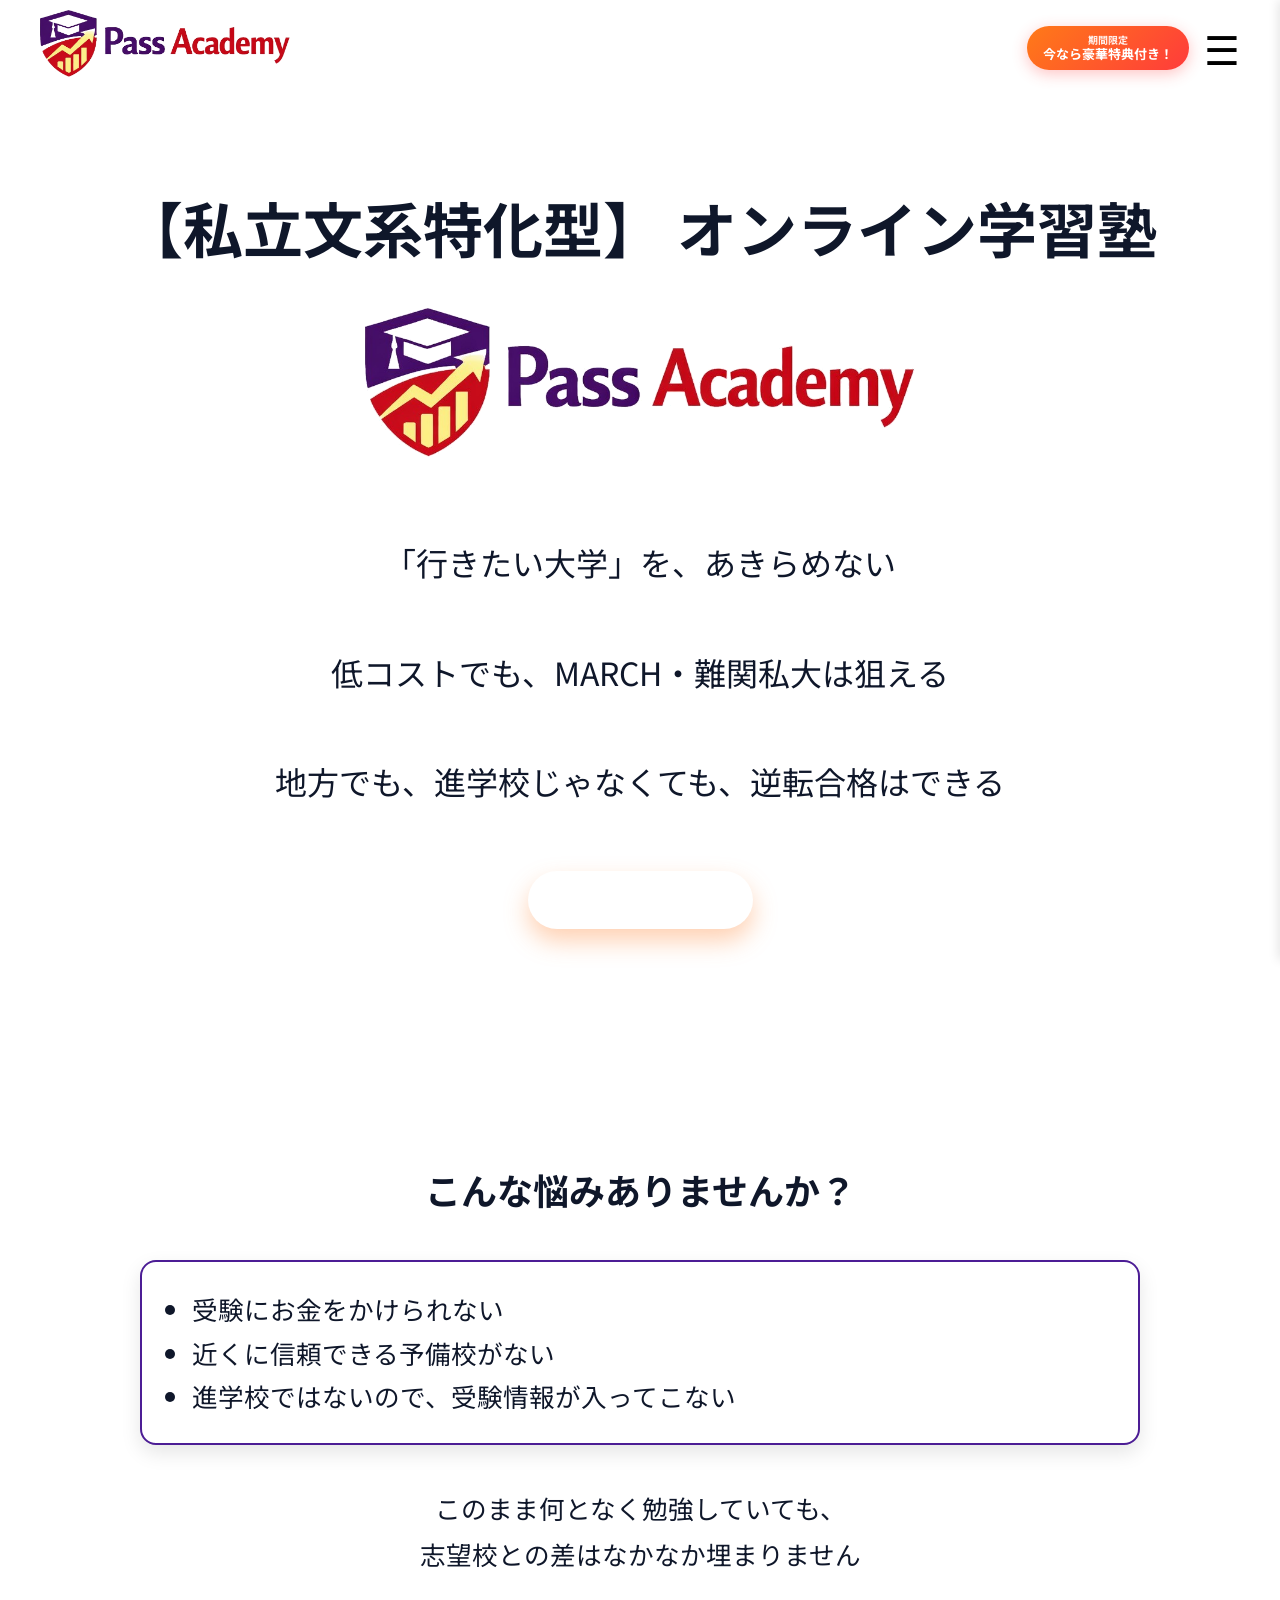
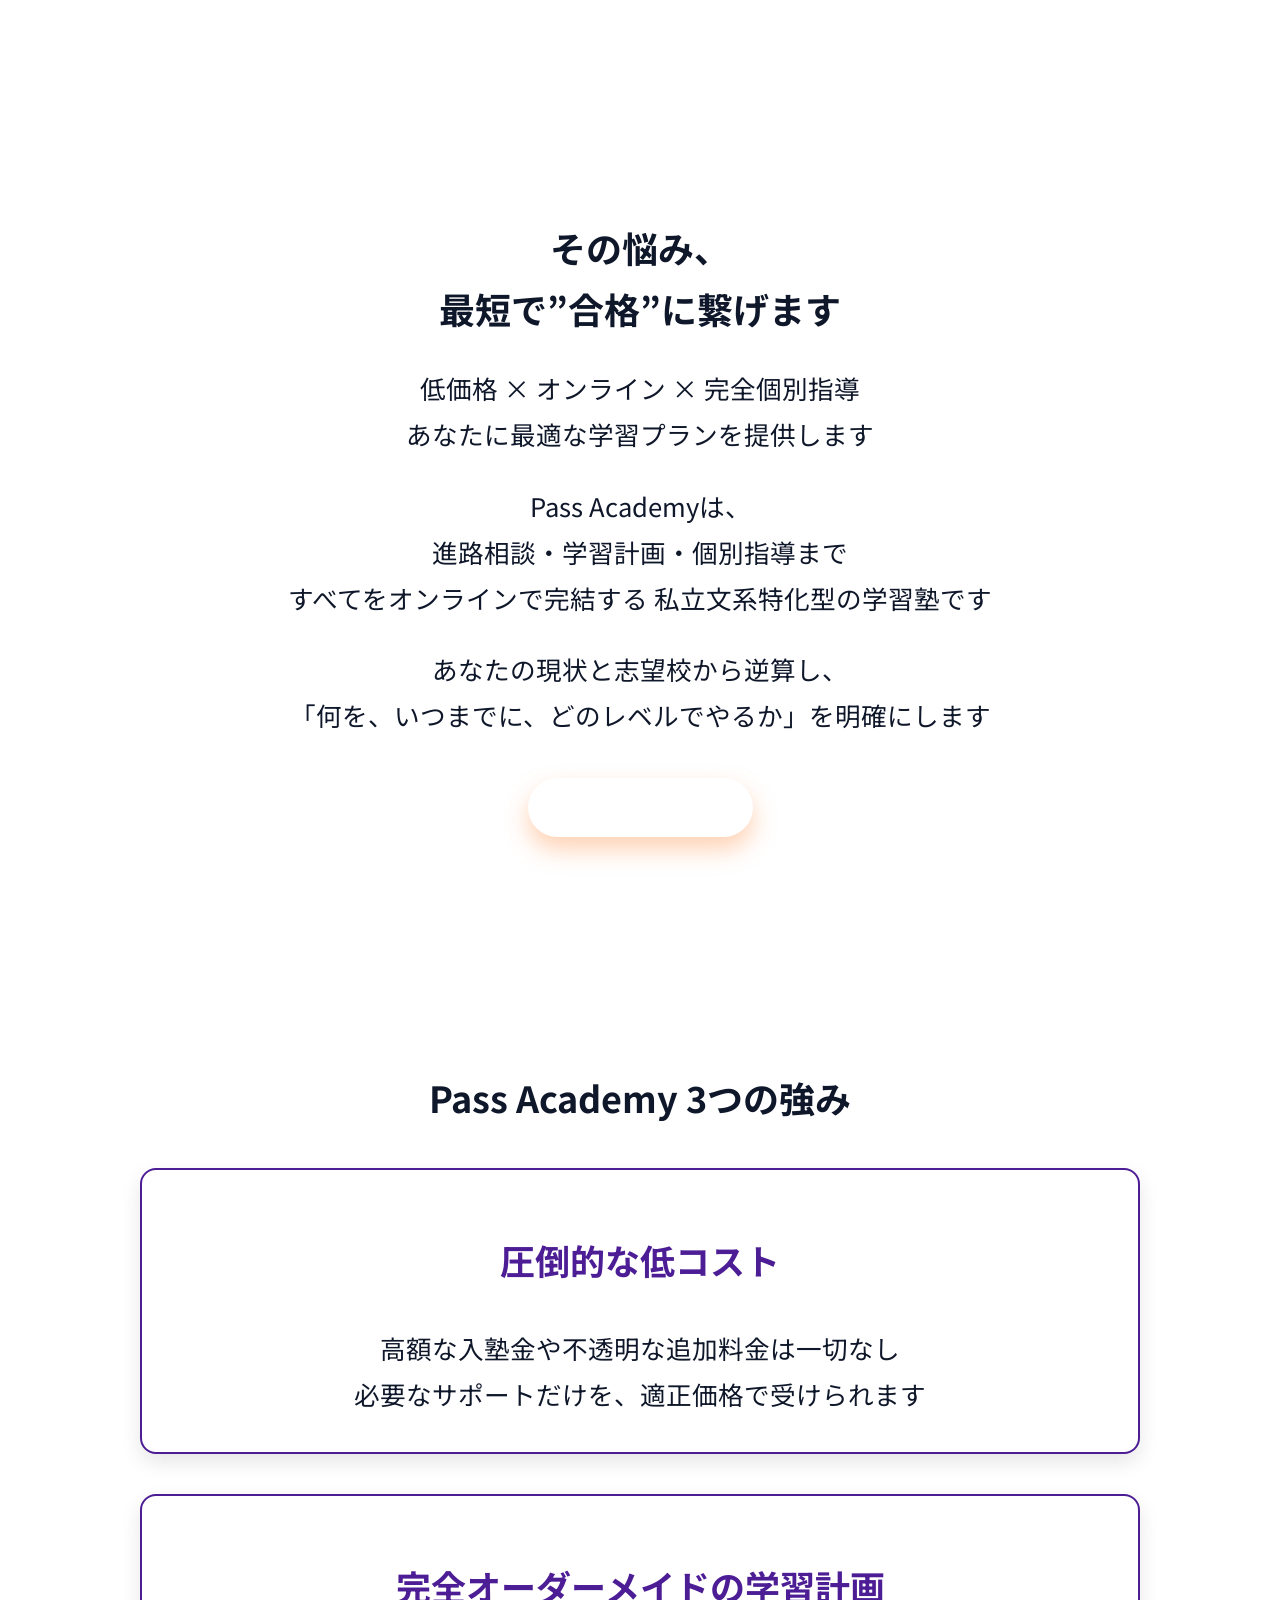
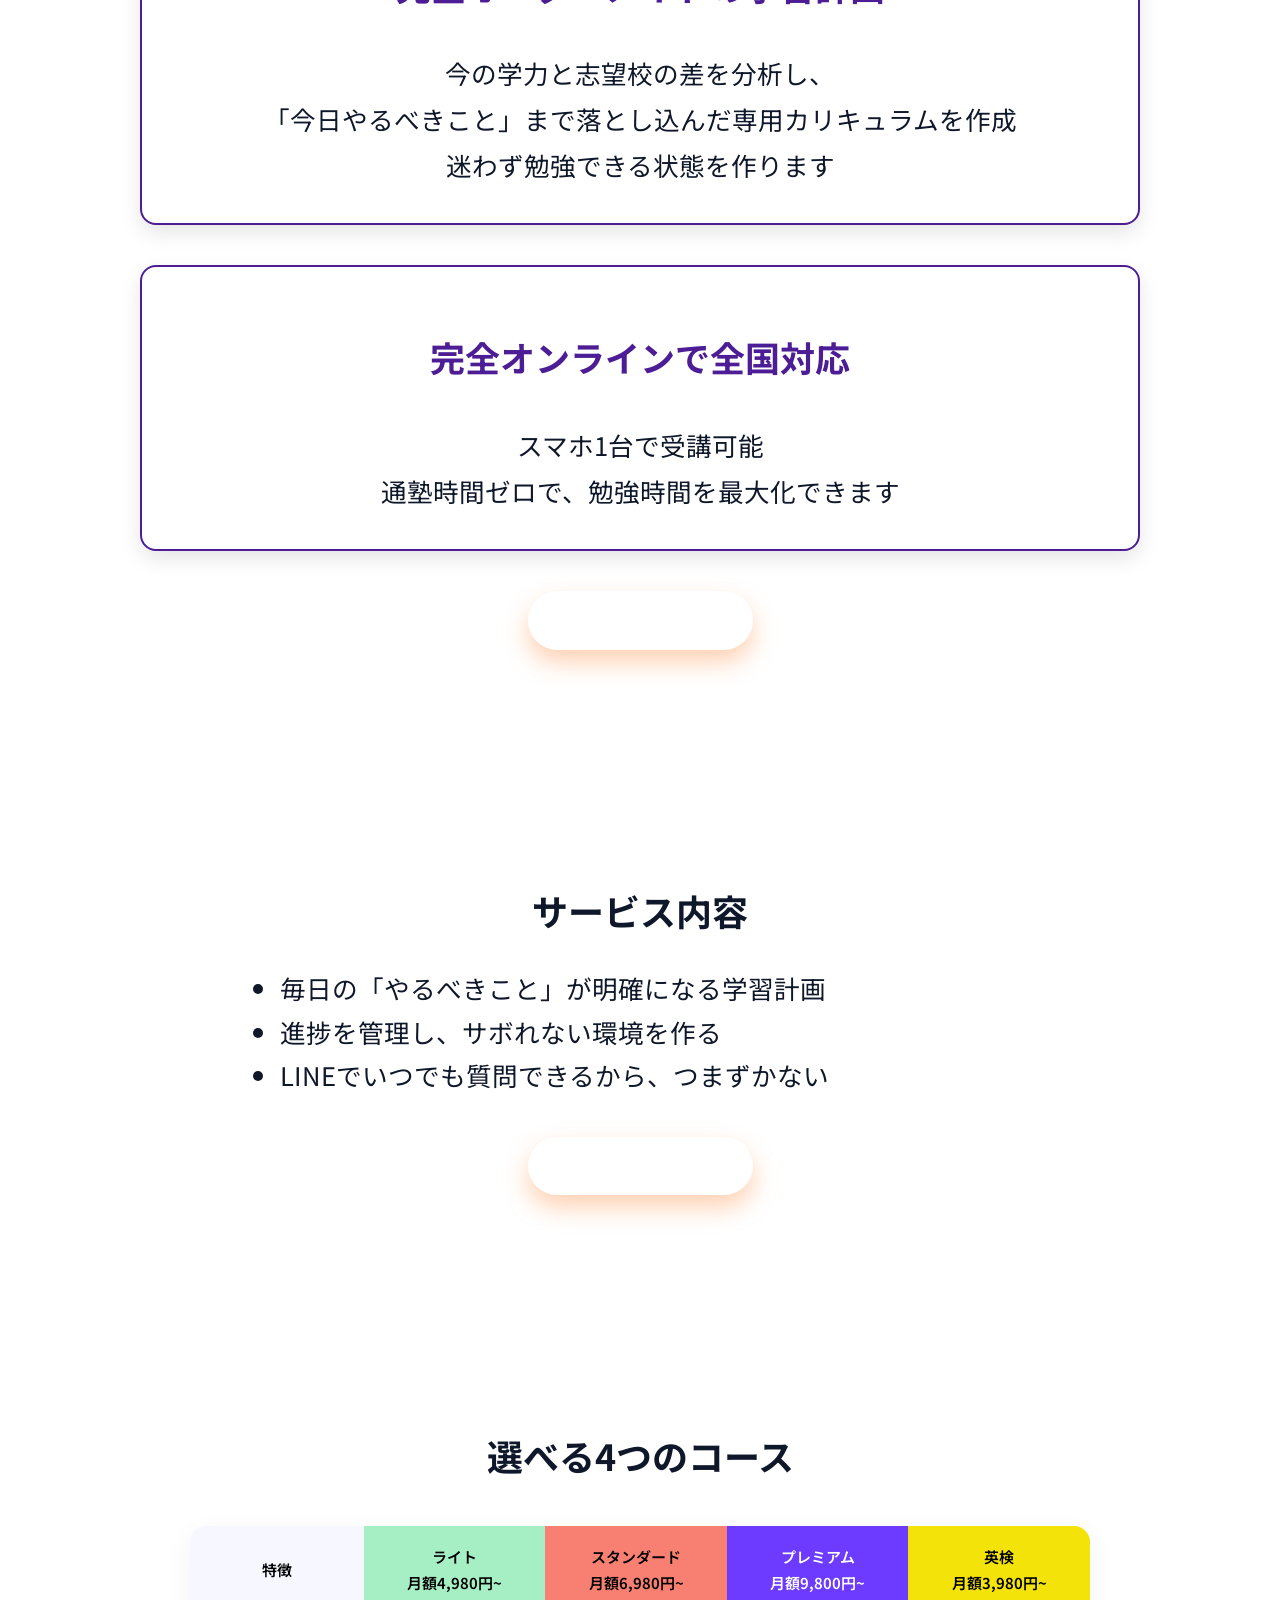
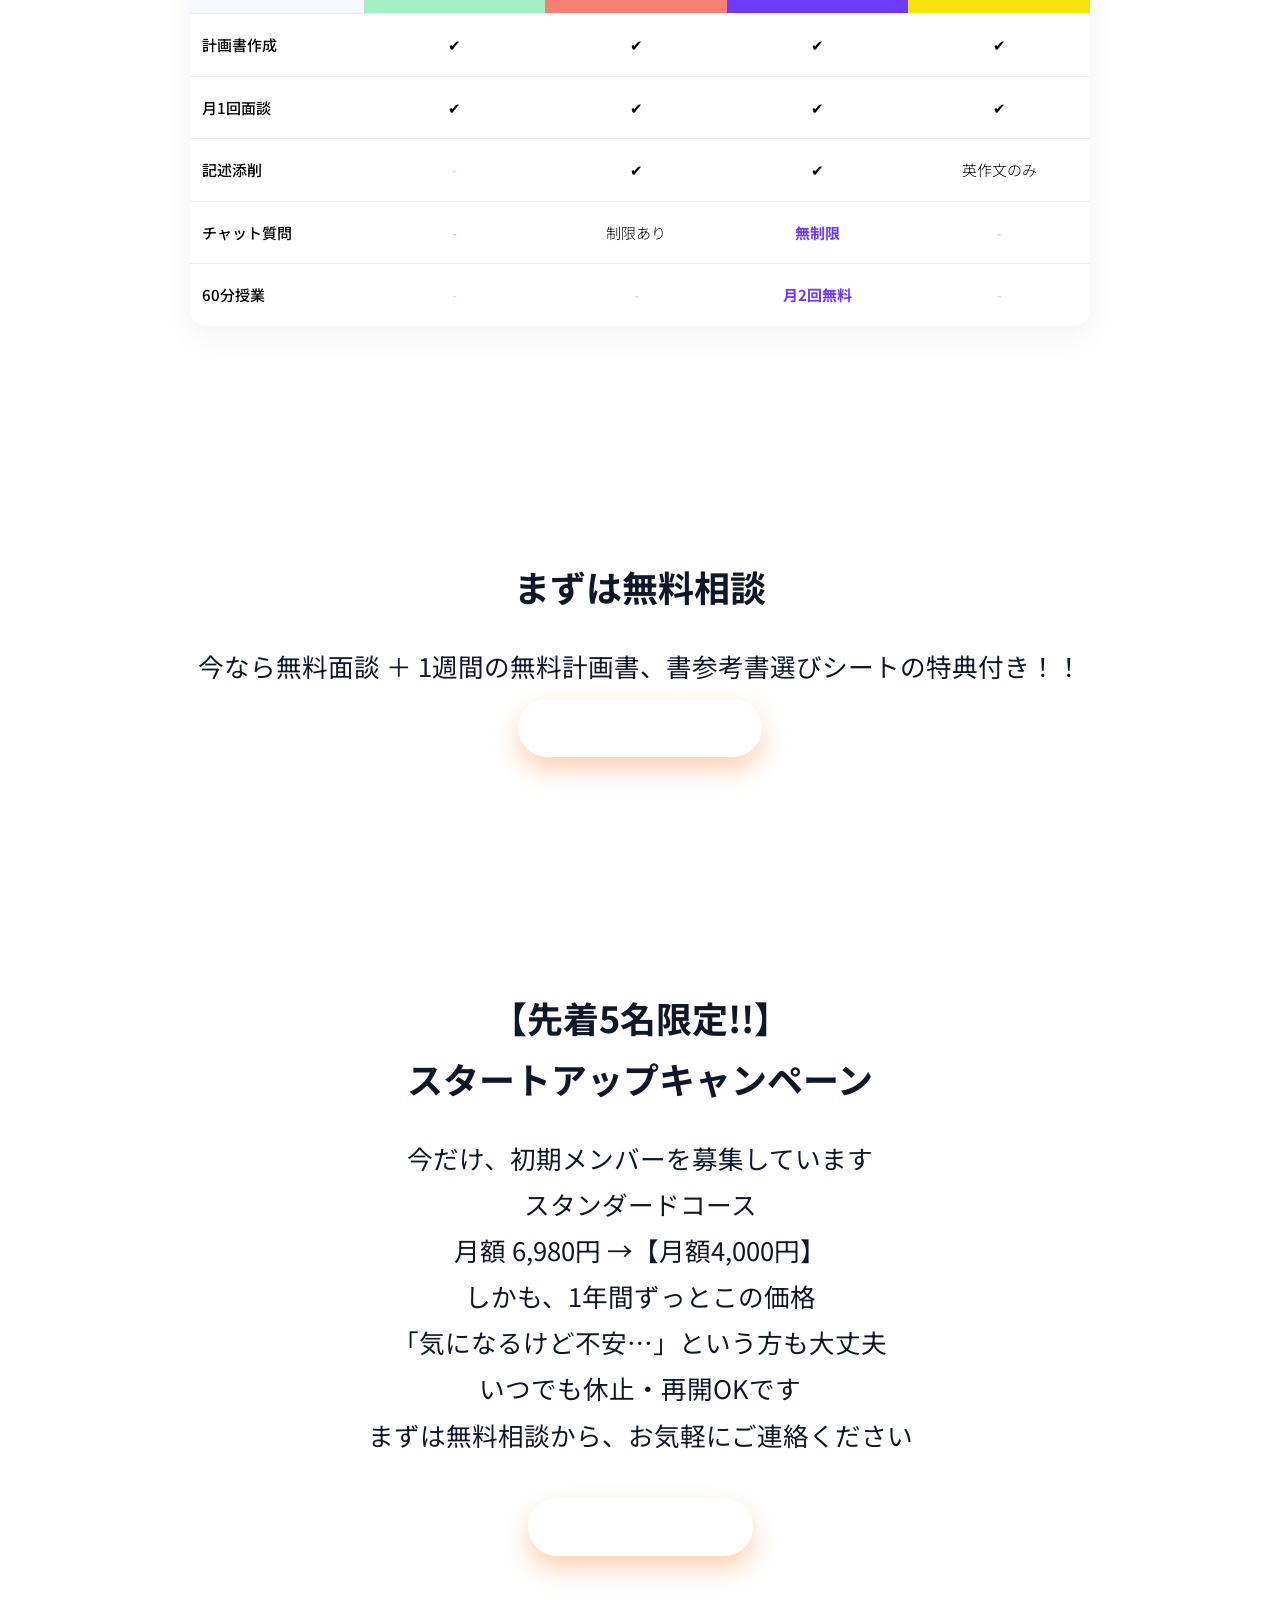
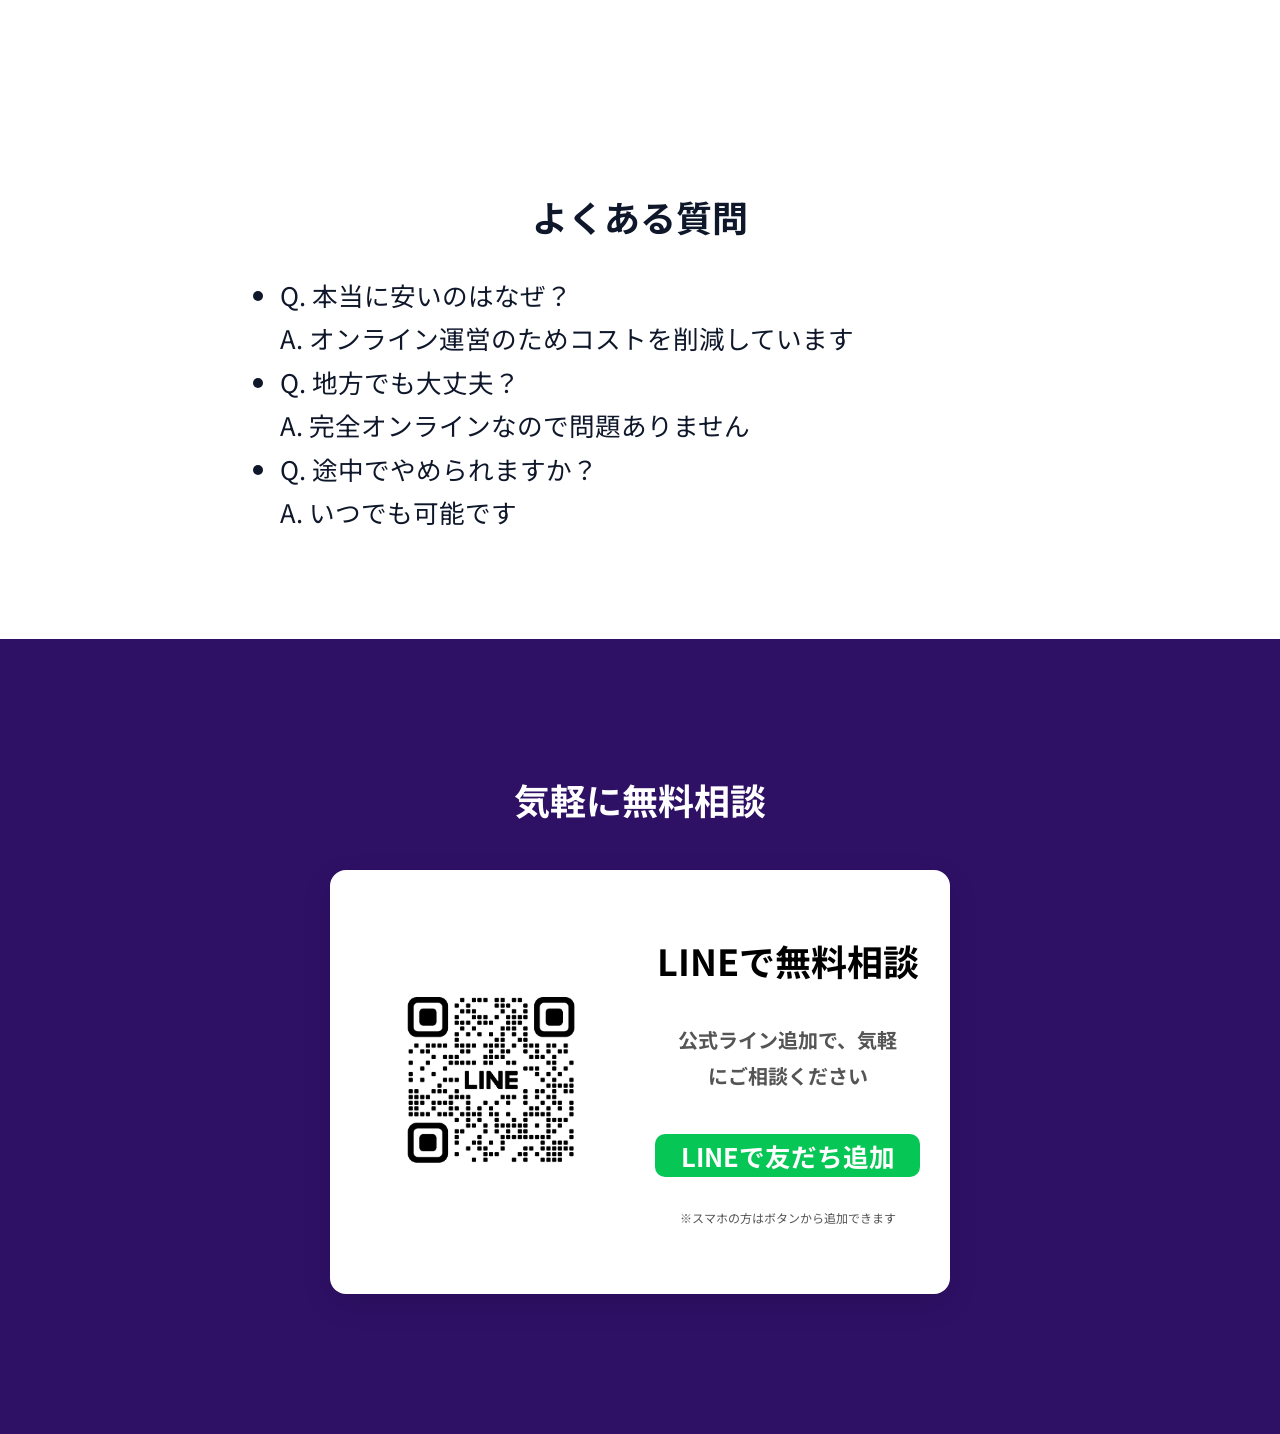
==== index.html @ d3f006f9 "first commit" ====
<!DOCTYPE html>
<html lang="jp">

<head>
    <meta charset="UTF-8">
    <meta name="viewport" content="width=device-width, initial-scale=1.0">
    <title>ホーム-Pass Academy</title>
    <link rel="stylesheet" href="style.css">
    <link href="https://fonts.googleapis.com/css2?family=Noto+Sans+JP:wght@300;400;700&display=swap" rel="stylesheet">
    <meta name="viewport" content="width=device-width, initial-scale=1.0">
</head>

<body>
    <header>
        <div class="logo">
            <a href="#">
                <img src="main_logo.jpg" alt="Pass Academy">
            </a>
        </div>

        <div class="right">
            <a href="contact.html" class="sub-cnt"><span class="small">期間限定</span>今なら豪華特典付き！</a>

            <!-- <a href="contact.html" class="cnt">無料相談</a> -->

            <div class="menu-btn" id="menuBtn">
                ☰
            </div>
        </div>
    </header>

    <!-- サイドバー -->
    <nav class="sidebar" id="sidebar">
        <div class="close-btn" id="closeBtn">
            ✕
        </div>
        <ul>
            <li><a href="index.html">ホーム</a></li>
            <li><a href="info.html">Pass Academyとは</a></li>
            <li><a href="course.html">コース/料金</a></li>
            <li><a href="contact.html">お問い合わせ</a></li>
        </ul>
    </nav>

    <div class="overlay" id="overlay"></div>


    <div class="all-fade-in">
        <section class="main">
            <section class="firstView">
                <h2>【私立文系特化型】 オンライン学習塾<br><span class="PA"><img src="main_logo.jpg" alt="Pass Academy"></span></h2>
                <p>「行きたい大学」を、あきらめない</p>
                <p>低コストでも、MARCH・難関私大は狙える</p>
                <p>地方でも、進学校じゃなくても、逆転合格はできる</p>
                <div class="cta">
                    <a href="contact.html" class="cnt">無料で相談してみる</a>
                </div>
            </section>

            <section class="prb">
                <h2>こんな悩みありませんか？</h2>
                <div class="prbEx">
                    <ul>
                        <li>受験にお金をかけられない</li>
                        <li>近くに信頼できる予備校がない</li>
                        <li>進学校ではないので、受験情報が入ってこない </li>
                    </ul>
                </div>
                <p>このまま何となく勉強していても、
                    <br>志望校との差はなかなか埋まりません
                </p>
            </section>

            <section class="sol">
                <h2>その悩み、<br>最短で”合格”に繋げます</h2>
                <p>低価格 × オンライン × 完全個別指導
                    <br>あなたに最適な学習プランを提供します
                </p>
                <p>Pass Academyは、
                    <br>進路相談・学習計画・個別指導まで
                    <br>すべてをオンラインで完結する
                    私立文系特化型の学習塾です
                </p>
                <p>あなたの現状と志望校から逆算し、
                    <br>「何を、いつまでに、どのレベルでやるか」を明確にします
                </p>
                <div class="cta">
                    <a href="contact.html" class="cnt">無料で相談してみる</a>
                </div>
            </section>

            <section class="why">
                <h2> Pass Academy 3つの強み</h2>

                <div class="ex fade-in">
                    <h3>圧倒的な低コスト </h3>
                    <p>高額な入塾金や不透明な追加料金は一切なし
                        <br> 必要なサポートだけを、適正価格で受けられます
                    </p>

                </div>

                <div class="ex fade-in">
                    <h3>完全オーダーメイドの学習計画</h3>
                    <p>今の学力と志望校の差を分析し、
                        <br>「今日やるべきこと」まで落とし込んだ専用カリキュラムを作成
                        <br>迷わず勉強できる状態を作ります
                    </p>

                </div>

                <div class="ex fade-in">
                    <h3>完全オンラインで全国対応</h3>
                    <p>スマホ1台で受講可能
                        <br> 通塾時間ゼロで、勉強時間を最大化できます
                    </p>

                </div>
                <div class="cta">
                    <a href="contact.html" class="cnt">無料で相談してみる</a>
                </div>
            </section>

            <section class="ser">
                <div class="section-inner">
                    <h2>サービス内容</h2>
                    <ul>
                        <li>毎日の「やるべきこと」が明確になる学習計画</li>
                        <li>進捗を管理し、サボれない環境を作る</li>
                        <li>LINEでいつでも質問できるから、つまずかない</li>
                    </ul>
                    <div class="cta">
                        <a href="contact.html" class="cnt">無料で相談してみる</a>
                    </div>
                </div>
            </section>

            <section class="course-table">
                <h2>選べる4つのコース</h2>

                <div class="course-wrapper">
                    <table>
                        <thead>
                            <tr>
                                <th>特徴</th>
                                <th class="light">ライト<br>月額4,980円~</th>
                                <th class="standard">スタンダード<br>月額6,980円~</th>
                                <th class="premium">プレミアム<br>月額9,800円~</th>
                                <th class="eiken">英検<br>月額3,980円~</th>
                            </tr>
                        </thead>

                        <tbody>
                            <tr>
                                <td>計画書作成</td>
                                <td>✔</td>
                                <td>✔</td>
                                <td>✔</td>
                                <td>✔</td>
                            </tr>

                            <tr>
                                <td>月1回面談</td>
                                <td>✔</td>
                                <td>✔</td>
                                <td>✔</td>
                                <td>✔</td>
                            </tr>

                            <tr>
                                <td>記述添削</td>
                                <td class="none">-</td>
                                <td>✔</td>
                                <td>✔</td>
                                <td>英作文のみ</td>
                            </tr>

                            <tr>
                                <td>チャット質問</td>
                                <td class="none">-</td>
                                <td>制限あり</td>
                                <td class="highlight">無制限</td>
                                <td class="none">-</td>
                            </tr>

                            <tr>
                                <td>60分授業</td>
                                <td class="none">-</td>
                                <td class="none">-</td>
                                <td class="highlight">月2回無料</td>
                                <td class="none">-</td>
                            </tr>
                        </tbody>
                    </table>
                </div>
            </section>
            <!-- <section class="pricing">
                <h2>選べる4つのコース</h2>

                <div class="pricing-table">

                    <div class="plan fade-in">
                        <h3>ライト</h3>
                        <p class="price">¥4,980〜</p>
                        <ul>
                            <li>オーダーメイド学習計画書</li>
                            <li>月1回の個別面談</li>
                        </ul>
                    </div>

                    <div class="plan recommended fade-in">
                        <h3>スタンダード</h3>
                        <p class="price">¥6,980〜</p>
                        <ul>
                            <li>学習計画＋月1回面談</li>
                            <li>記述問題の添削</li>
                            <li>チャット質問（制限あり）</li>
                        </ul>
                    </div>

                    <div class="plan fade-in">
                        <h3>プレミアム</h3>
                        <p class="price">¥9,800〜</p>
                        <ul>
                            <li>学習計画＋面談無制限</li>
                            <li>記述添削＋質問し放題</li>
                            <li>月2回の個別授業（60分）</li>
                        </ul>
                    </div>

                    <div class="plan fade-in">
                        <h3>英検対策</h3>
                        <p class="price">¥3,980〜</p>
                        <ul>
                            <li>英検専用カリキュラム</li>
                            <li>英作文添削＋面接対策</li>
                            <li>月1回面談</li>
                        </ul>
                    </div>

                </div>
            </section> -->

            <section class="cta">
                <h2>まずは無料相談</h2>
                <p>今なら無料面談 ＋ 1週間の無料計画書、書参考書選びシートの特典付き！！</p>
                <a href="contact.html" class="cnt">無料相談はこちらから</a>
            </section>


            <section class="campaign">
                <h2>【先着5名限定!!】<br>スタートアップキャンペーン</h2>
                <p>今だけ、初期メンバーを募集しています

                    <br> スタンダードコース
                    <br>月額 6,980円 →【月額4,000円】

                    <br>しかも、1年間ずっとこの価格

                    <br>「気になるけど不安…」という方も大丈夫
                    <br>いつでも休止・再開OKです

                    <br>まずは無料相談から、お気軽にご連絡ください
                </p>
                <div class="cta">
                    <a href="contact.html" class="cnt">無料で相談してみる</a>
                </div>
            </section>

            <section class="qa">
                <div class="section-inner">
                    <h2>よくある質問</h2>
                    <ul>
                        <li>Q. 本当に安いのはなぜ？<br> A. オンライン運営のためコストを削減しています</li>
                        <li>Q. 地方でも大丈夫？<br> A. 完全オンラインなので問題ありません</li>
                        <li>Q. 途中でやめられますか？<br> A. いつでも可能です</li>
                    </ul>
                </div>
            </section>
        </section>
    </div>

    <a href="contact.html" class="floating-btn">無料相談</a>

    <script>
        const btn = document.querySelector('.floating-btn');

        window.addEventListener('scroll', () => {
            if (window.scrollY > 300) {
                btn.style.opacity = '1';
            } else {
                btn.style.opacity = '0';
            }
        });
    </script>



    <footer>
        <section class="section-buttom">
            <div class="line-wrapper">
                <div class="buttom-cta">
                    <h2>気軽に無料相談</h2>

                    <div class="line-card">
                        <div class="line-card-body">
                            <div class="line-QR">
                                <img src="line.jpg" alt="" id="line">
                            </div>

                            <div class="line-info">
                                <h2 class="line-h2">LINEで無料相談</h2>
                                <p class="line-text">公式ライン追加で、気軽にご相談ください</p>
                                <a href="https://lin.ee/U14VeiS" class="line-button">
                                    LINEで友だち追加
                                </a>
                                <p class="line-note">
                                    ※スマホの方はボタンから追加できます
                                </p>
                            </div>
                        </div>
                    </div>
                </div>
            </div>
        </section>
        <!-- <p>© Pass Academy</p> -->
    </footer>

    <script src="app.js"></script>
</body>

</html>
---- style.css ----
body {
    margin: 0;
    font-size: 20px;
    line-height: 1.7;
    font-weight: 300;

    background: #ffffff;
    font-family:
        "Noto Sans JP",
        "Helvetica Neue",
        Arial,
        sans-serif;
    /* overflow-x: hidden; */
}

header {
    margin: 0;
    background-color: #ffffff;
    color: white;
    padding: 10px 40px;
    position: sticky;
    top: 0;
    display: flex;
    justify-content: space-between;
    align-items: center;
    z-index: 1000;
}

.logo {
    display: flex;
    align-items: center;
    gap: 12px;
    cursor: pointer;
}

.logo img {
    max-width: 250px;
    height: auto;
}

.right {
    display: flex;
    align-items: center;
    gap: 15px;
}


header .cnt {
    display: inline-block;
    padding: 5px 20px;
    border-radius: 999px;
    transition: 0.3s;
    text-decoration: none;
    margin-top: 0;
    font-size: 22px;
    background: linear-gradient(135deg, #F59E0B);
    color: white;
    font-weight: 700;
}

.sub-cnt {
    background: linear-gradient(135deg, #FF7A18, #FF3B3B);
    color: white;
    padding: 8px 16px;
    border-radius: 999px;
    font-weight: 700;
    font-size: 13px;
    text-align: center;
    line-height: 1.2;
    text-decoration: none;
    display: flex;
    flex-direction: column;
    justify-content: center;
    box-shadow: 0 4px 15px rgba(255, 59, 59, 0.3);
    transition: 0.3s;
}

.sub-cnt .small {
    font-size: 10px;
    opacity: 0.9;
}

.sub-cnt:hover {
    transform: translateY(-2px);
    box-shadow: 0 6px 20px rgba(255, 59, 59, 0.5);
}



/* サイドバー */
.menu-btn {
    font-size: 40px;
    cursor: pointer;
    color: black;
}

.close-btn {
    position: absolute;
    top: 20px;
    right: 20px;
    font-size: 40px;
    cursor: pointer;
    color: black;
}

.sidebar {
    position: fixed;
    top: 0;
    right: -350px;
    /* 最初は隠す */
    width: 350px;
    height: 100%;
    background: white;
    box-shadow: -2px 0 10px rgba(0, 0, 0, 0.1);
    transition: 0.3s;
    padding-top: 60px;
    z-index: 1001;
}

/* 開いた状態 */
.sidebar.active {
    right: 0;
}

/* メニュー */
.sidebar ul {
    list-style: none;
    padding: 0;
    font-size: 25px;
}

.sidebar li {
    padding: 15px 20px;
}

.sidebar a {
    text-decoration: none;
    color: #333;
}

/* 背景暗くするやつ */
.overlay {
    position: fixed;
    top: 0;
    left: 0;
    width: 100%;
    height: 100%;
    background: rgba(0, 0, 0, 0.3);
    opacity: 0;
    visibility: hidden;
    transition: 0.3s;
    z-index: 1000;
}

/* 表示 */
.overlay.active {
    opacity: 1;
    visibility: visible;
}


h2 {
    text-align: center;
    color: #0F172A;
    font-size: 36px;
    font-weight: 700;
    margin-bottom: 20px;
}

p {
    color: #0F172A;
    text-align: center;
    font-size: 1.6rem;
    font-weight: 400;
    line-height: 1.8;
    margin-bottom: 10px;
}

ol,
ul {
    color: #0F172A;
    font-size: 1.6rem;
    font-weight: 400;
}

ol li {
    margin-top: 80px;
}

.main .info-main .course-main {
    margin: 0 auto;
    padding: 0 20px;
}

.main section {
    margin: 40px 0;
    padding: 80px 20px;
}

.main section:first-child {
    margin-top: 0;
}

.main section:last-child {
    margin: 0;
}

.firstView {
    min-height: 80vh;
    padding-top: 120px;
    display: flex;
    justify-content: center;
    align-items: center;
    flex-direction: column;
    text-align: center;
}

.firstView h2 {
    font-size: clamp(24px, 5vw, 60px);
    margin-top: 0px;
}

.firstView p {
    font-size: 2rem;
    margin-bottom: 20px;
}

.PA img {
    width: 85%;
    max-width: 550px;
    height: auto;
    margin-top: 30px;
}


.section-inner {
    max-width: 800px;
    margin: 0 auto;
}

.cta {
    text-align: center;
    margin-top: 40px;
}

.cnt {
    display: inline-block;
    padding: 14px 32px;
    border-radius: 999px;
    font-size: 18px;
    text-decoration: none;
    box-shadow: 0 12px 24px rgba(255, 140, 66, 0.4);
    transition: all 0.25s ease;
    background: linear-gradient(135deg, #F59E0B);
    color: white;
    font-weight: 700;
}

.cnt:hover {
    transform: translateY(-2px) scale(1.03);
    box-shadow: 0 12px 24px rgba(243, 156, 102, 0.769);
}

.prbEx {
    background: #fff;
    border-radius: 16px;
    padding: 25px;
    width: 90%;
    max-width: 1000px;
    margin: 0 auto;
    margin: 40px auto;
    box-shadow: 0 8px 20px rgba(0, 0, 0, 0.1);
    transition: 0.3s;
    border: 2px solid #4C1D95;
    position: relative;
    z-index: 1;
    box-sizing: border-box;
}

.prbEx ul {
    padding-left: 25px;
    margin: 0;
}

.ex li {
    margin-bottom: 10px;
}

.ex {
    background: #fff;
    border-radius: 16px;
    padding: 25px;
    width: 90%;
    max-width: 1000px;
    margin: 0 auto;
    margin: 40px auto;
    box-shadow: 0 8px 20px rgba(0, 0, 0, 0.1);
    transition: 0.3s;
    border: 2px solid #4C1D95;
    position: relative;
    z-index: 1;
    box-sizing: border-box;
}

.ex h3 {
    font-size: 35px;
    text-align: center;
    color: #4C1D95;
}

.pricing {
    text-align: center;

}

.pricing h2 {
    margin-top: -60px;
    font-size: 25px;
    margin-bottom: 20px;
}

.pricing-table {
    display: grid;
    grid-template-columns: repeat(2, 1fr);
    gap: 20px;
    max-width: 800px;
    margin: 0 auto;
}

.pricing-table h3 {
    color: #0F172A;
}

.plan {
    background: #fff;
    border-radius: 16px;
    padding: 24px;
    width: 100%;
    box-sizing: border-box;
    box-shadow: 0 8px 20px rgba(0, 0, 0, 0.1);
    transition: 0.3s;
    border: 2px solid #4C1D95;
    position: relative;
    z-index: 1;
}

.plan:hover {
    transform: translateY(-5px);
    border-width: 4px;
    border-color: #280bcb;
    outline: 3px solid #5a3dff;
}

.plan h3 {
    font-size: 22px;
    margin-bottom: 10px;
}

.price {
    font-size: 26px;
    font-weight: bold;
    margin-bottom: 15px;
}

.plan ul {
    list-style: none;
    padding: 0;
    text-align: left;
}

.plan li {
    margin-bottom: 12px;
    font-size: 18px;
}


.recommended::before {
    content: "おすすめ";
    display: inline-block;
    background: #4C1D95;
    color: #fff;
    font-size: 18px;
    padding: 5px 10px;
    border-radius: 20px;
    margin-bottom: 10px;
    position: absolute;
    top: -12px;
    left: 50%;
    transform: scale(1.03) translateX(-50%);
}



.floating-btn {
    position: fixed;
    bottom: 20px;
    right: 20px;
    padding: 10px 30px;
    border-radius: 999px;
    font-size: 24px;
    text-decoration: none;
    box-shadow: 0 8px 20px rgba(0, 0, 0, 0.3);
    z-index: 999;
    transition: 0.3s;
    opacity: 0;
    background: linear-gradient(135deg, #F59E0B);
    color: white;
    font-weight: 700;
}

.floating-btn:hover {
    transform: translateY(-3px);
    box-shadow: 0 12px 30px rgba(255, 140, 66, 0.6);
}

footer {
    background-color: #2E1065;
}

footer h2 {
    color: white;
}

footer p {
    text-align: left;
    font-size: 1rem;
    margin: 0;
    padding: 20px;
    color: white;
}

.section-buttom {
    text-align: center;
    font-size: 30px;
    padding: 60px 20px;
    margin-bottom: 0;
}

footer .section-buttom {
    margin: 0;
    padding: 40px 20px;
}

@media (max-width: 768px) {

    body {
        font-size: 16px;
    }

    header {
        padding: 10px 40px;
    }

    img {
        max-width: 100%;
        height: auto;
    }

    /* .main {
        padding: 0 16px;
    } */

    .main section {
        padding: 60px 16px;
        margin: 20px 0;
    }

    h2 {
        font-size: 26px;
        line-height: 1.4;
        text-wrap: balance;
    }

    p {
        font-size: 1rem;
        width: 100%;
        max-width: 90%;
        margin: 0 auto;
        line-height: 1.9;
        word-break: break-word !important;
        overflow-wrap: anywhere;
    }

    ul {
        font-size: 1rem;
    }

    .firstView {
        min-height: auto;
        padding-top: 100px;
    }

    .firstView h2 {
        font-size: 2rem;
    }

    .firstView p {
        font-size: 1.1rem;
        padding: 0 10px;
        word-break: break-word !important;
    }

    .PA {
        font-size: 2.4rem;
    }

    .cnt {
        padding: 12px 20px;
        font-size: 16px;
    }

    .sub-cnt {
        font-size: 11px;
        padding: 6px 10px;
    }

    .sub-cnt .small {
        font-size: 9px;
    }

    .ex {
        padding: 20px;
        box-sizing: border-box;
    }

    .ex p {
        word-break: break-word;
        overflow-wrap: break-word;
        margin-top: 10px;
    }

    .ex h3 {
        font-size: 20px;
    }

    .pricing-table {
        grid-template-columns: 1fr;
        gap: 20px;
    }

    .plan {
        padding: 20px;
    }

    .plan h3 {
        font-size: 20px;
    }

    .plan li {
        font-size: 14px;
    }

    .price {
        font-size: 20px;
    }

    header {
        padding: 8px 16px;
    }

    .logo img {
        height: 40px;
    }

    .logoText {
        display: none;
    }

    header .cnt {
        font-size: 12px;
        padding: 10px 20px;
    }

    .floating-btn {
        font-size: 16px;
        padding: 10px 18px;
    }
}

html {
    scroll-behavior: smooth;
}



/* お問い合わせページ */

.contact {
    min-height: 80vh;
}

.line-wrapper {
    display: flex;
    justify-content: center;
    align-items: center;
    padding: 60px 20px;
}

#line {
    max-width: 250px;
    height: auto;
    display: block;
    margin: 30px auto;
}

.line-card {
    background: #fff;
    padding: 30px;
    border-radius: 16px;
    width: 90%;
    max-width: 700px;
    margin: 40px auto;
    box-shadow: 0 10px 30px rgba(0, 0, 0, 0.1);
    box-sizing: border-box;
}

.line-card-body {
    display: flex;
    align-items: center;
    gap: 30px;
    justify-content: center;
}

.line-QR img {
    width: 180px;
}

.line-info {
    text-align: center;
    width: 100%;
}

.line-info h2 {
    margin-bottom: 10px;
}

.line-info p {
    margin-bottom: 15px;
    color: #555;
    text-align: center;
}

.line-QR,
.line-info {
    width: 100%;
    max-width: none;
}

.line-h2 {
    color: black;
}

.line-text {
    font-size: 20px;
    font-weight: 700;
}

.line-button {
    display: block;
    background: #06C755;
    color: white;
    margin: 20px auto 0;
    border-radius: 10px;
    font-weight: bold;
    text-decoration: none;
    font-size: 1.6rem;
    transition: 0.3s;
    justify-content: center;
    text-align: center;
}

.line-button:hover {
    opacity: 0.8;
}

.line-note {
    font-size: 12px;
    margin-top: 10px;
    color: #888;
    font-weight: 400;
}

@media (max-width: 768px) {
    .line-card-body {
        flex-direction: column;
        text-align: center;
        gap: 20px;
    }

    .line-QR img {
        width: 200px;
    }

    .line-button {
        width: 100%;
        /* max-width: 300px; */
    }
}


/* Pass Academyとはページ */

.catch {
    font-size: 24px;
    font-weight: 700;
    line-height: 1.6;
    margin-bottom: 30px;
}

.issues-card {
    background: #fff;
    border-radius: 16px;
    padding: 25px;
    width: 90%;
    max-width: 1000px;
    margin: 0 auto;
    margin: 40px auto;
    box-shadow: 0 8px 20px rgba(0, 0, 0, 0.1);
    transition: 0.3s;
    border: 2px solid #4C1D95;
    position: relative;
    z-index: 1;
    box-sizing: border-box;
}

.issues-card ul {
    padding-left: 25px;
    margin: 0;
}

.issues {
    margin: 20px 0 30px;
    padding-left: 20px;
}

.issues li {
    margin-bottom: 10px;
}

.highlight {
    font-weight: 700;
    color: #6C3BFF;
}

.desire {
    margin-bottom: 100px;
}

.strong {
    font-weight: 600;
    margin-top: 20px;
    margin-bottom: 100px;
}

.profile {
    background: #f8f9ff;
    margin-bottom: 80px;
}

.profile p {
    font-size: 20px;
}

.profile-wrap {
    display: flex;
    gap: 40px;
    align-items: flex-start;
}

.profile-left {
    width: 250px;
    text-align: center;
}

.profile-left img {
    width: 120px;
    height: 120px;
    border-radius: 50%;
    object-fit: cover;
    margin-bottom: 15px;
}

.profile-left h3 {
    font-size: 30px;
}

.kana {
    font-size: 14px;
    color: #666;
}

.meta {
    font-size: 14px;
    color: #555;
}

.profile-right {
    flex: 1;
    margin-right: 35px;
    margin-left: 35px;
}

.profile-right p {
    line-height: 1.9;
    margin-bottom: 16px;
}

.quote {
    font-size: 18px;
    font-weight: bold;
    margin: 20px 0;
}

.results-box {
    background: #fff;
    border-left: 4px solid #6C3BFF;
    padding: 15px 20px;
    margin: 25px 0;
}

.results-title {
    font-weight: 700;
    margin-bottom: 10px;
}

.results-box li {
    margin-bottom: 6px;
}

.strong {
    font-weight: 600;
    margin-top: 10px;
}

@media (max-width: 768px) {
    .profile-wrap {
        flex-direction: column;
    }

    .profile-left {
        width: 100%;
    }
}


/* コース比較表 */
.course-table {
    padding: 80px 20px;
    text-align: center;
}

.course-table h2 {
    margin-bottom: 40px;
}

.table-wrapper {
    overflow-x: auto;
}

table {
    width: 100%;
    max-width: 900px;
    margin: 0 auto;
    border-collapse: collapse;
    background: white;
    border-radius: 16px;
    overflow: hidden;
    box-shadow: 0 10px 30px rgba(0, 0, 0, 0.05);
}

th,
td {
    padding: 18px 12px;
    font-size: 15px;
}

thead {
    background: #f7f8ff;
}

th {
    font-weight: 600;
}

tbody tr {
    border-top: 1px solid #eee;
}

td:first-child {
    text-align: left;
    font-weight: 500;
}

td {
    text-align: center;
}

.none {
    color: #bbb;
}

.highlight {
    color: #6C3BFF;
    font-weight: bold;
}

.light {
    background: #a6eec4;
}

.standard {
    background: #f88073;
}

.premium {
    background: #6C3BFF;
    color: white;
}

.eiken {
    background: #f3e309;
}

.light-detail {
    background: #fff;
    border-radius: 16px;
    padding: 25px;
    width: 90%;
    max-width: 1000px;
    margin: 0 auto;
    margin: 40px auto;
    box-shadow: 0 8px 20px rgba(0, 0, 0, 0.1);
    transition: 0.3s;
    border: 5px solid #a6eec4;
    position: relative;
    z-index: 1;
    box-sizing: border-box;
}

.standard-deteil {
    background: #fff;
    border-radius: 16px;
    padding: 25px;
    width: 90%;
    max-width: 1000px;
    margin: 0 auto;
    margin: 40px auto;
    box-shadow: 0 8px 20px rgba(0, 0, 0, 0.1);
    transition: 0.3s;
    border: 5px solid #f88073;
    position: relative;
    z-index: 1;
    box-sizing: border-box;
}

.premium-detail {
    background: #fff;
    border-radius: 16px;
    padding: 25px;
    width: 90%;
    max-width: 1000px;
    margin: 0 auto;
    margin: 40px auto;
    box-shadow: 0 8px 20px rgba(0, 0, 0, 0.1);
    transition: 0.3s;
    border: 5px solid #6C3BFF;
    position: relative;
    z-index: 1;
    box-sizing: border-box;
}

.eiken-detail {
    background: #fff;
    border-radius: 16px;
    padding: 25px;
    width: 90%;
    max-width: 1000px;
    margin: 0 auto;
    margin: 40px auto;
    box-shadow: 0 8px 20px rgba(0, 0, 0, 0.1);
    transition: 0.3s;
    border: 5px solid #f3e309;
    position: relative;
    z-index: 1;
    box-sizing: border-box;
}

.money {
    text-align: center;
}

.course-detail p {
    text-align: left;
}

@media (max-width: 600px) {

    th,
    td {
        padding: 14px 8px;
        font-size: 13px;
    }
}

/* フェードイン */
.fade-in {
    opacity: 0;
    transform: translateY(20px);
    transition: all 1s ease;
}

.fade-in.show {
    opacity: 1;
    transform: translateY(0);
}

.all-fade-in {
    opacity: 0;
    transform: translateY(30px);
    transition: all 4s ease;
}

.all-fade-in.show {
    opacity: 1;
    transform: translateY(0);
}
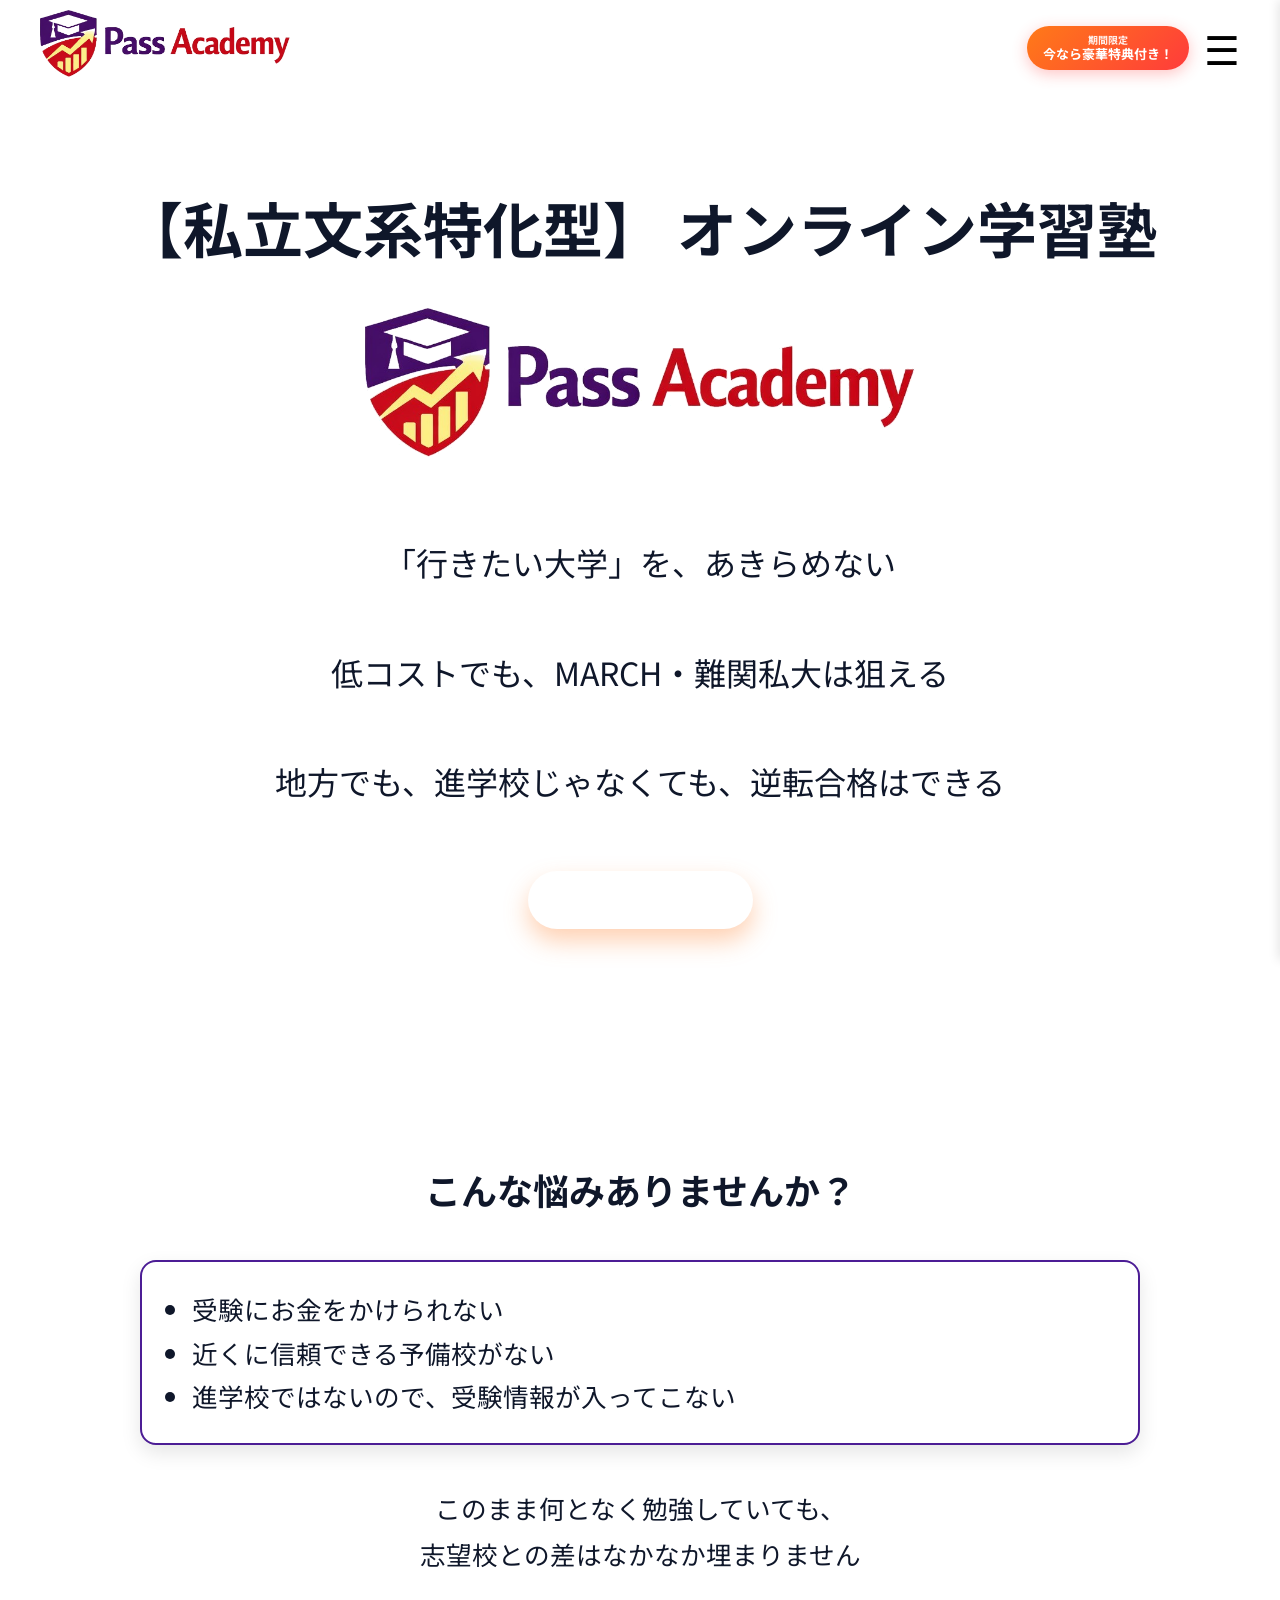
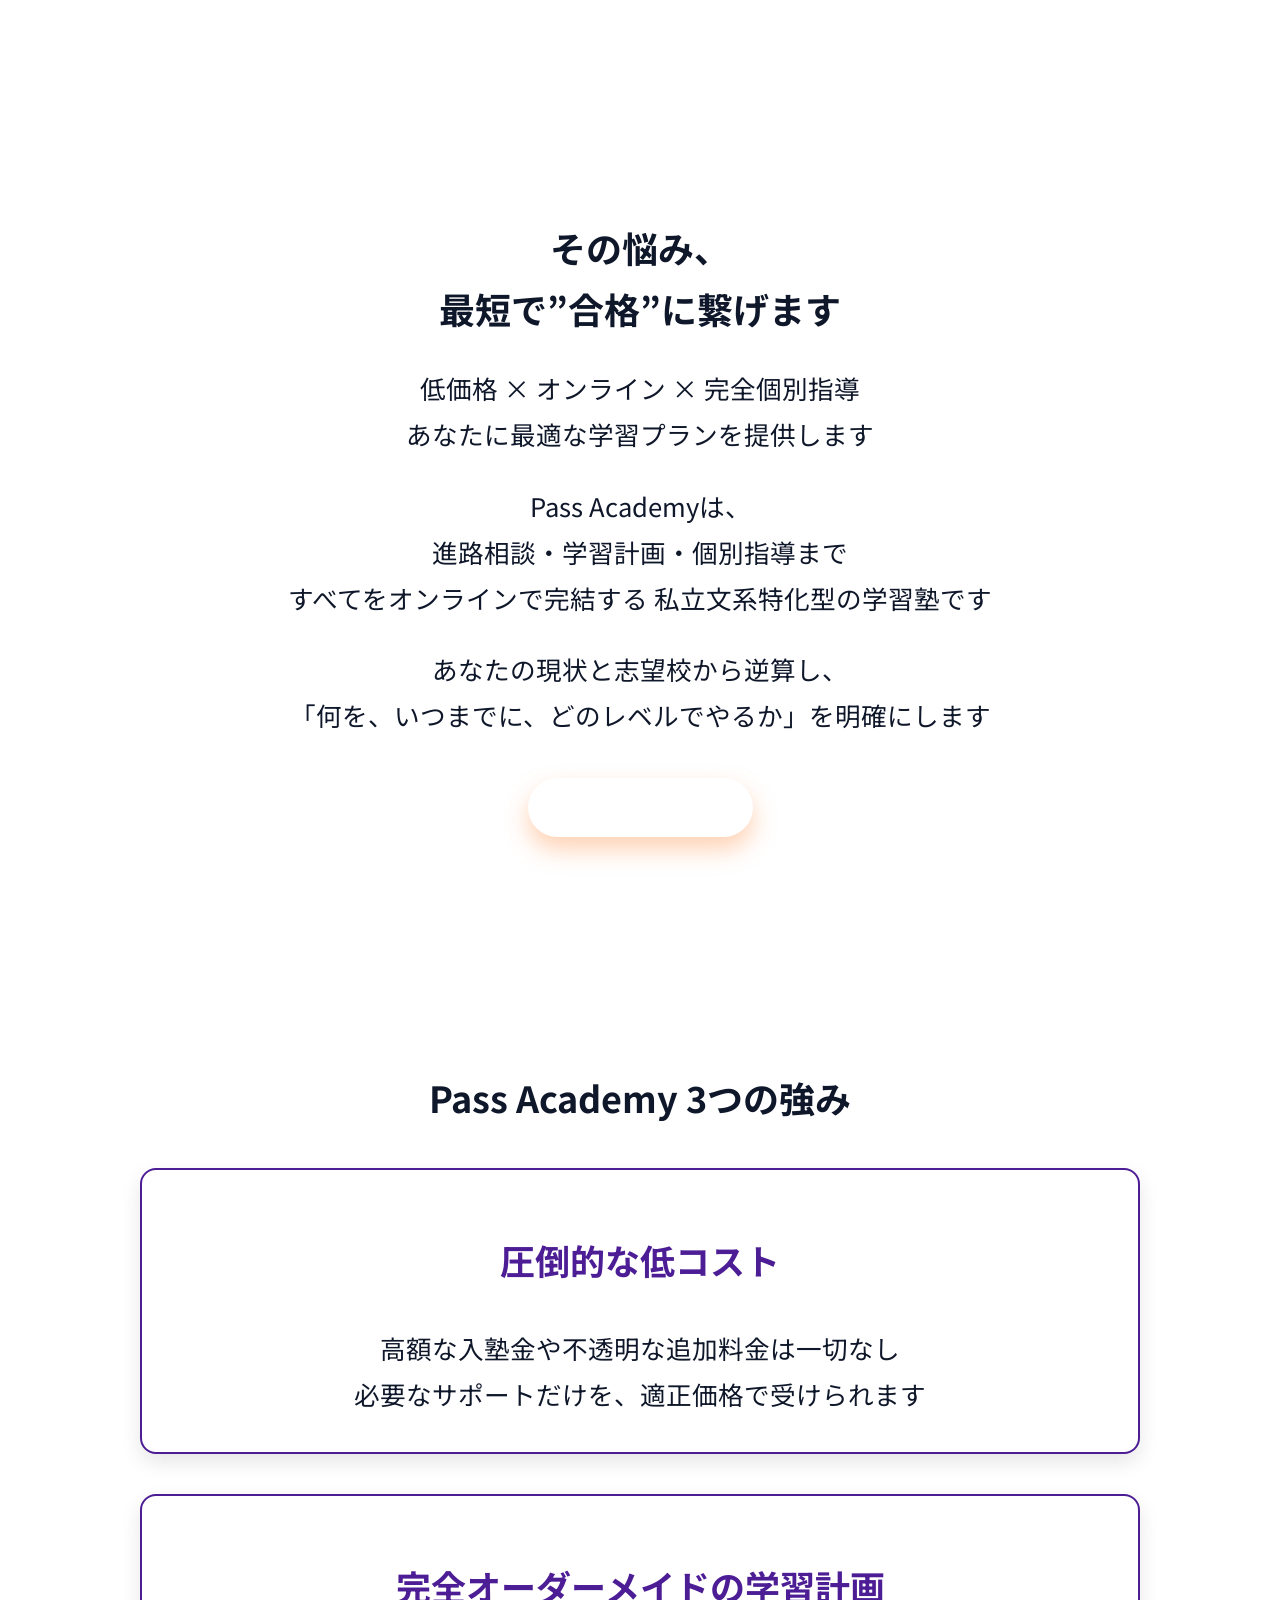
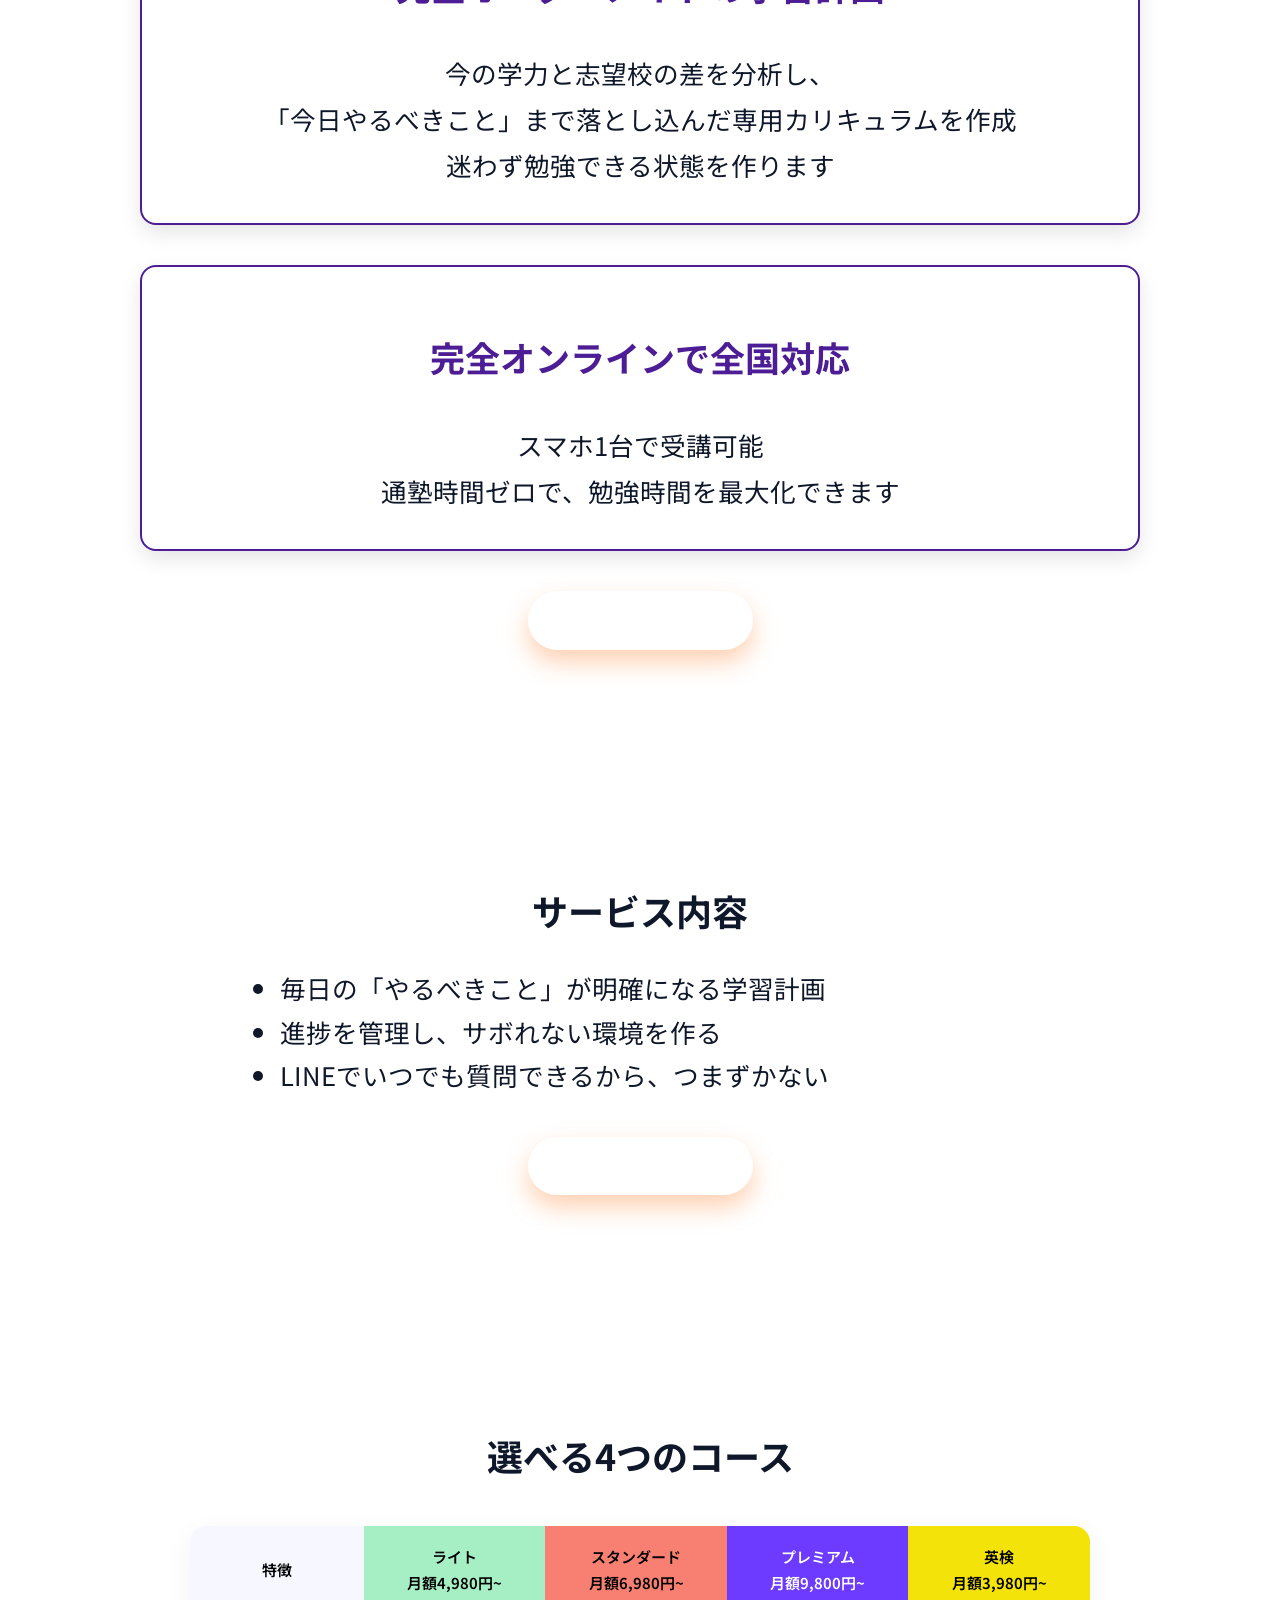
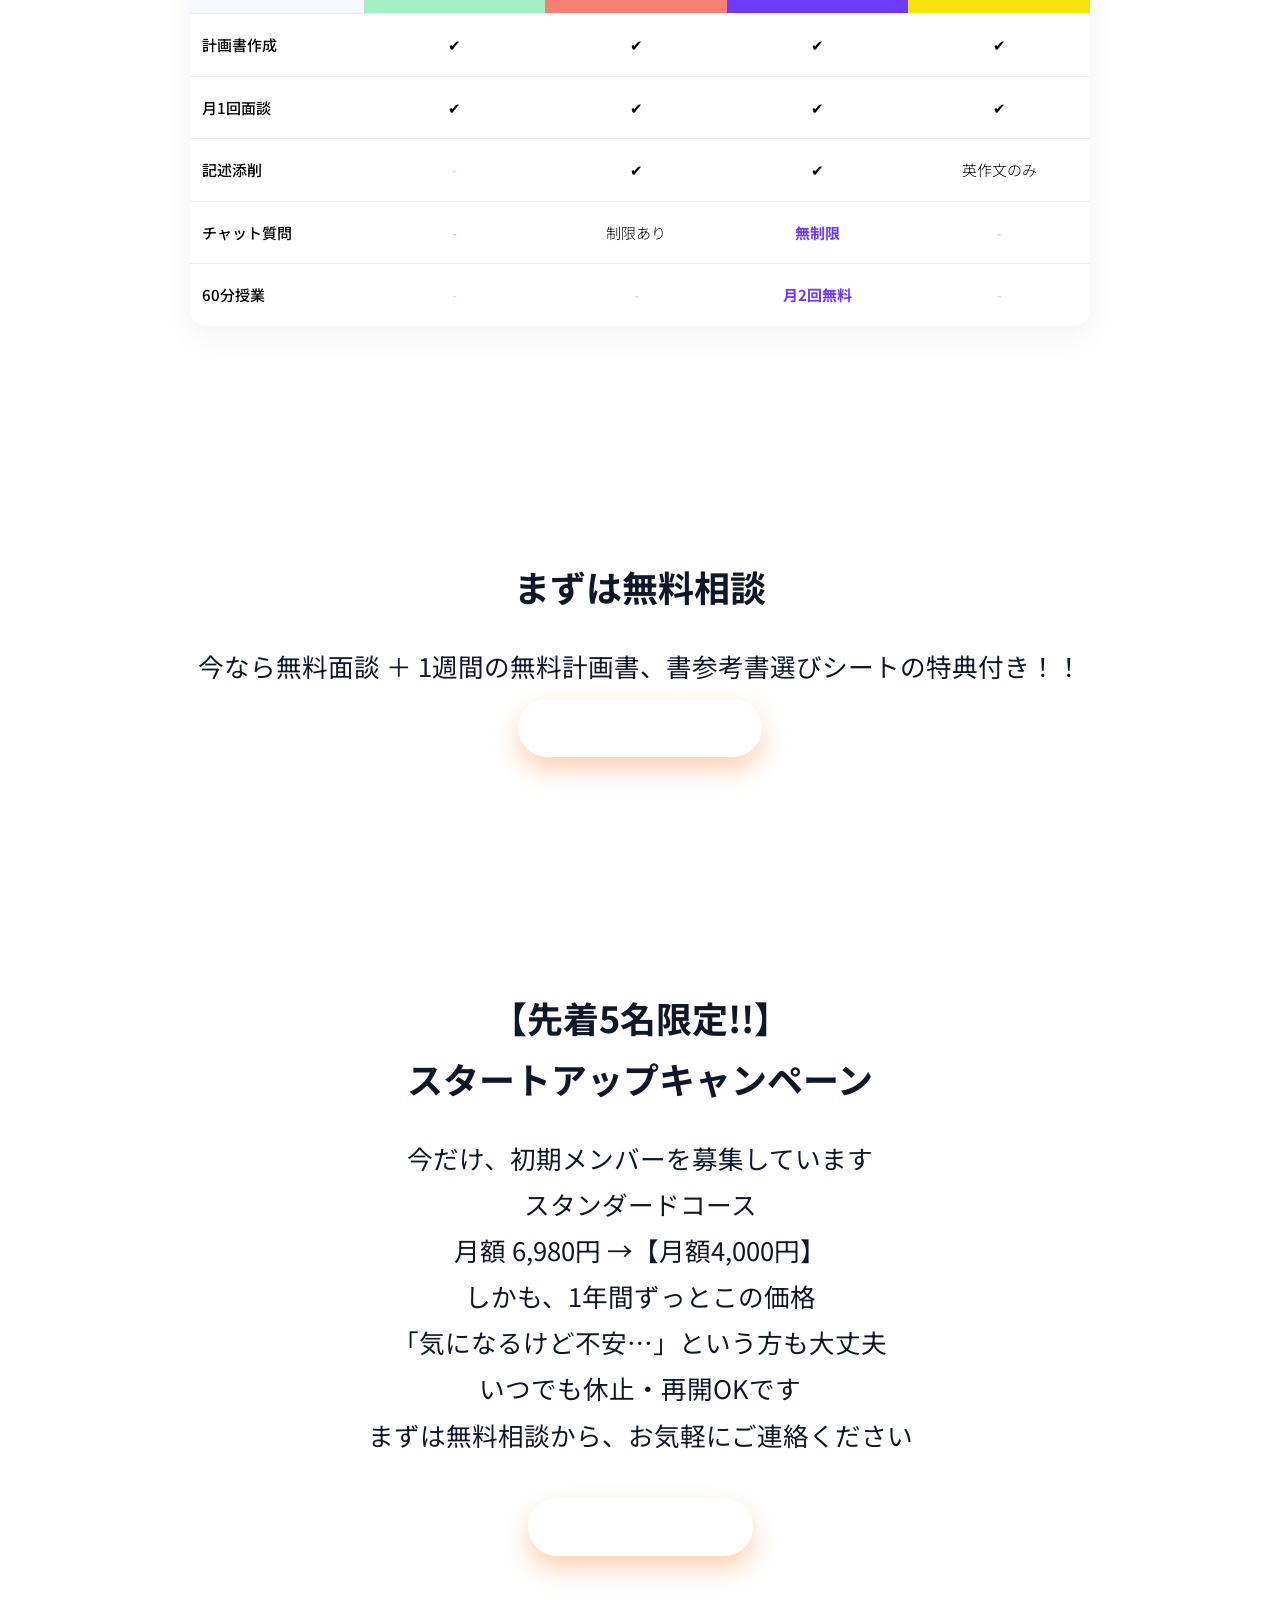
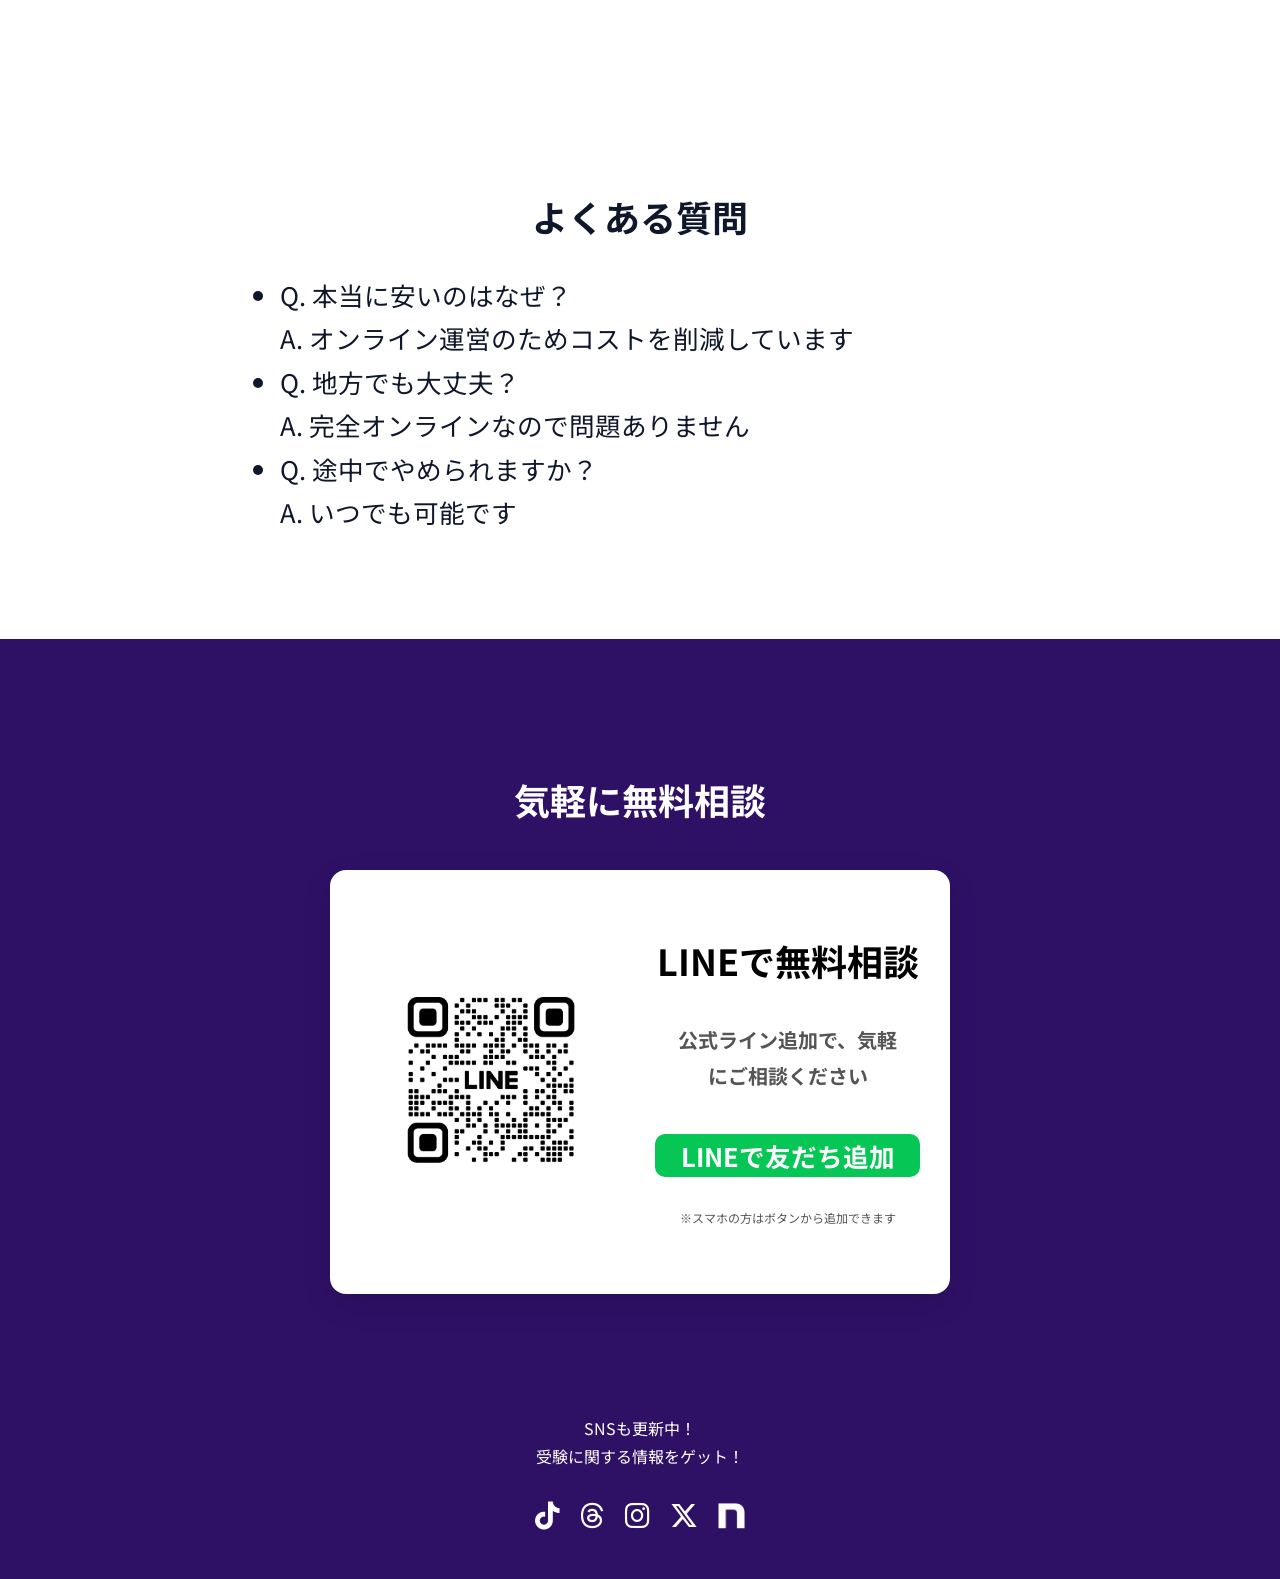
==== commit 8225354a: "SNSボタンの追加" ====
--- a/index.html
+++ b/index.html
@@ -4,7 +4,10 @@
 <head>
     <meta charset="UTF-8">
     <meta name="viewport" content="width=device-width, initial-scale=1.0">
+    <link rel="stylesheet" href="https://cdnjs.cloudflare.com/ajax/libs/font-awesome/6.5.1/css/all.min.css">
+
     <title>ホーム-Pass Academy</title>
+
     <link rel="stylesheet" href="style.css">
     <link href="https://fonts.googleapis.com/css2?family=Noto+Sans+JP:wght@300;400;700&display=swap" rel="stylesheet">
     <meta name="viewport" content="width=device-width, initial-scale=1.0">
@@ -40,6 +43,30 @@
             <li><a href="course.html">コース/料金</a></li>
             <li><a href="contact.html">お問い合わせ</a></li>
         </ul>
+
+        <div class="sns-links">
+
+            <a href="https://www.tiktok.com/@yuki_passacademy_09?_r=1&_t=ZS-96BkiOVivVV">
+                <i class="fa-brands fa-tiktok"></i>
+            </a>
+
+            <a href="https://www.threads.com/@pass_academy_march?igshid=NTc4MTIwNjQ2YQ==">
+                <i class="fa-brands fa-threads"></i>
+            </a>
+
+            <a href="https://www.instagram.com/pass_academy_march?igsh=MTlmYmQ1NTVnb2lhcQ%3D%3D&utm_source=qr">
+                <i class="fa-brands fa-instagram"></i>
+            </a>
+
+            <a href="https://x.com/passacademy0909?s=21">
+                <i class="fa-brands fa-x-twitter"></i>
+            </a>
+
+            <a href="https://note.com/1002yuki" class="note-btn">
+                <img src="note_logo_black.png" alt="">
+            </a>
+
+        </div>
     </nav>
 
     <div class="overlay" id="overlay"></div>
@@ -322,6 +349,34 @@
                     </div>
                 </div>
             </div>
+            <section class="sns">
+
+                <p>SNSも更新中！<br>受験に関する情報をゲット！</p>
+
+                <div class="sns-links">
+
+                    <a href="https://www.tiktok.com/@yuki_passacademy_09?_r=1&_t=ZS-96BkiOVivVV">
+                        <i class="fa-brands fa-tiktok"></i>
+                    </a>
+
+                    <a href="https://www.threads.com/@pass_academy_march?igshid=NTc4MTIwNjQ2YQ==">
+                        <i class="fa-brands fa-threads"></i>
+                    </a>
+
+                    <a href="https://www.instagram.com/pass_academy_march?igsh=MTlmYmQ1NTVnb2lhcQ%3D%3D&utm_source=qr">
+                        <i class="fa-brands fa-instagram"></i>
+                    </a>
+
+                    <a href="https://x.com/passacademy0909?s=21">
+                        <i class="fa-brands fa-x-twitter"></i>
+                    </a>
+
+                    <a href="https://note.com/1002yuki" class="note-btn">
+                        <img src="note_logo.png" alt="">
+                    </a>
+
+                </div>
+            </section>
         </section>
         <!-- <p>© Pass Academy</p> -->
     </footer>
--- a/style.css
+++ b/style.css
@@ -441,6 +441,39 @@
     padding: 40px 20px;
 }
 
+
+.sns p {
+    text-align: center;
+}
+
+.sns-links {
+    display: flex;
+    flex-direction: row;
+    justify-content: center;
+    align-items: center;
+    gap: 20px;
+}
+
+.sns-links a {
+    color: #ffffff;
+    font-size: 28px;
+    transition: 0.3s;
+}
+
+.sns-links img {
+    transform: translateY(3px);
+}
+
+
+.sns-links a:hover {
+    /* color: #4A6CF7; */
+    transform: translateY(-3px);
+}
+
+.sidebar .sns-links a {
+    color: black;
+}
+
 @media (max-width: 768px) {
 
     body {
